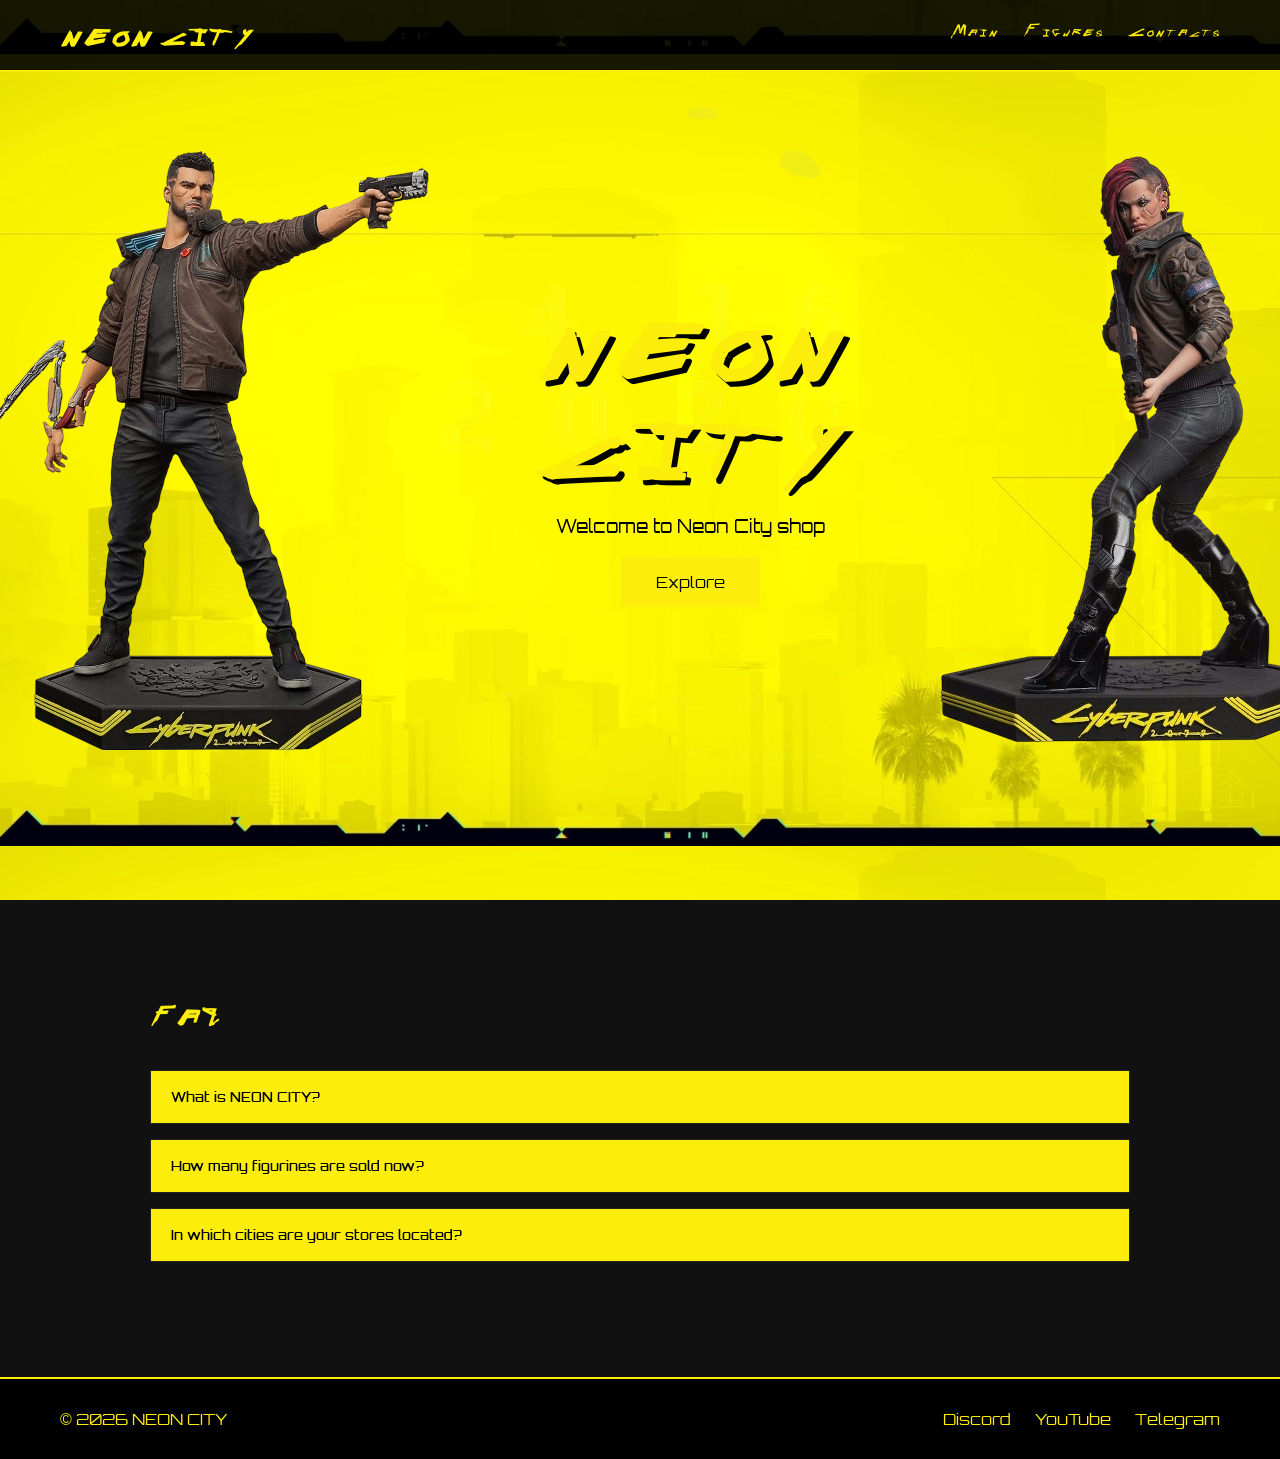
==== index.html @ 35390f6c "NeonCity" ====
<!doctype html>
<html lang="ru">
    <head>
        <meta charset="UTF-8" />
        <meta name="viewport" content="width=device-width, initial-scale=1.0" />
        <title>NEON CITY</title>
        <link rel="stylesheet" href="css/style.css" />
    </head>
    <body>
        <header>
            <h2>NEON CITY</h2>

            <nav>
                <a href="index.html">Main</a>
                <a href="figures.html">Figures</a>
                <a href="contact.html">Contacts</a>
            </nav>
        </header>

        <section class="hero">
            <div class="statue-container">
                <img src="img/v_statue_male.png" class="statue_img" alt="" />
            </div>

            <div class="hero-text">
                <h1 id="title" class="title">NEON CITY</h1>
                <p style="color: black">Welcome to Neon City shop</p>
                <a class="btn" href="figures.html">Explore</a>
            </div>

            <div class="statue-container">
                <img src="img/v_statue_female.png" class="statue_img" alt="" />
            </div>
        </section>

        <section class="faq">
            <h2>FAQ</h2>

            <div class="accordion-item">
                <button class="accordion-btn">What is NEON CITY?</button>
                <div class="accordion-content">
                    <p>
                        This is a store with figurines from the legendary game
                        that we all love and respect so much.
                    </p>
                </div>
            </div>

            <div class="accordion-item">
                <button class="accordion-btn">
                    How many figurines are sold now?
                </button>
                <div class="accordion-content">
                    <p>
                        Not much, actually. That's because I couldn't find many
                        cool assets. So, a couple of figurines will do :)
                    </p>
                </div>
            </div>

            <div class="accordion-item">
                <button class="accordion-btn">
                    In which cities are your stores located?
                </button>
                <div class="accordion-content">
                    <p>
                        Our stores are located in St. Petersburg and Moscow. We
                        also offer delivery to your city anywhere in the world!
                    </p>
                </div>
            </div>
        </section>

        <footer>
            <p>© 2026 NEON CITY</p>
            <div class="footer-links">
                <a href="#">Discord</a>
                <a href="#">YouTube</a>
                <a href="#">Telegram</a>
            </div>
        </footer>

        <script src="js/main.js"></script>
    </body>
</html>
---- css/style.css ----
@font-face {
    font-family: "Cyberpunk";
    src: url("../fonts/Cyberpunk_RUS.ttf") format("truetype");
}

@font-face {
    font-family: "Orbitron";
    src: url("../fonts/Orbitron.ttf") format("truetype");
}

* {
    margin: 0;
    padding: 0;
    box-sizing: border-box;
}

body {
    background: #000;
    color: #fff;
    overflow-x: hidden;
    font-family: "Orbitron", Arial, sans-serif;
    min-height: 100vh;
    display: flex;
    flex-direction: column;
}

button {
    font-family: "Orbitron", Arial, sans-serif;
}

header,
h1,
h2,
.title {
    font-family: "Cyberpunk", sans-serif;
}

header {
    position: fixed;
    width: 100%;
    display: flex;
    justify-content: space-between;
    padding: 20px 60px;
    background: rgba(0, 0, 0, 0.9);
    border-bottom: 2px solid #fcee0a;
    z-index: 100;
}

header h2 {
    color: #fcee0a;
}

nav a {
    color: #fcee0a;
    text-decoration: none;
    margin-left: 20px;
}

.hero {
    min-height: 100vh;
    display: flex;
    justify-content: center;
    align-items: center;
    gap: 40px;
    background-image: url("../img/cyberpunk_bg.jpg");
    background-size: 110%;
    background-position: center;
    overflow: hidden;
}

.statue-container {
    width: 500px;
    display: flex;
    justify-content: center;
}

.statue_img {
    max-height: 650px;
    transition: transform 0.1s linear;
}

.hero-text {
    min-width: 400px;
    text-align: center;
}

.title {
    font-size: 80px;
    color: #fcee0a;
    text-shadow: 5px 5px 0 #000;
}

.hero-text p {
    color: #fff;
    margin: 20px 0;
    font-size: 18px;
}

.btn {
    display: inline-block;
    padding: 15px 35px;
    background: #fcee0a;
    color: #000;
    text-decoration: none;
}

.faq {
    background: #111;
    padding: 100px 150px;
}

.faq h2 {
    color: #fcee0a;
    margin-bottom: 40px;
}

.accordion-item {
    margin-bottom: 15px;
    border: 1px solid #222;
}

.accordion-btn {
    width: 100%;
    padding: 18px 20px;
    background: #fcee0a;
    border: none;
    text-align: left;
    cursor: pointer;
    font-weight: 600;
}

.accordion-content {
    max-height: 0;
    overflow: hidden;
    background: #1a1a1a;
    transition: max-height 0.4s ease;
    color: #ddd;
}

.accordion-content p {
    padding: 20px;
    line-height: 1.6;
}

footer {
    display: flex;
    justify-content: space-between;
    padding: 30px 60px;
    background: #000;
    border-top: 2px solid #fcee0a;
    margin-top: auto;
}

footer p {
    color: #fcee0a;
}

.footer-links a {
    color: #fcee0a;
    margin-left: 20px;
    text-decoration: none;
}

.figures-page {
    overflow: hidden;
    height: 100vh;
}

.figures-wrapper {
    height: auto;
    display: flex;
    flex-direction: column;
    justify-content: center;
    align-items: center;
    flex: 1;
}

.carousel {
    position: relative;
    width: 900px;
    height: 600px;
}

.carousel-controls {
    margin-top: 25px;
    display: flex;
    gap: 20px;
}

.carousel-controls button {
    width: 55px;
    height: 55px;
    background: #fcee0a;
    border: none;
    cursor: pointer;
    font-size: 22px;
    font-weight: bold;
    color: #000;
    transition: 0.2s;
}

.carousel-controls button:hover {
    transform: scale(1.1);
}

.figure-card {
    position: absolute;
    top: 50%;
    left: 50%;
    width: 420px;
    display: flex;
    flex-direction: column;
    align-items: center;
    text-align: center;
    transform: translate(-50%, -50%) scale(0.6);
    opacity: 0.3;
    transition: 0.5s ease;
    filter: blur(1px);
}

.figure-card img {
    max-width: 100%;
    max-height: 320px;
    object-fit: contain;
    margin-bottom: 15px;
}

.figure-card.active {
    transform: translate(-50%, -50%) scale(1);
    opacity: 1;
    z-index: 3;
    filter: none;
}

.figure-card.left {
    transform: translate(-140%, -50%) scale(0.7);
    opacity: 0.4;
    z-index: 2;
}

.figure-card.right {
    transform: translate(40%, -50%) scale(0.7);
    opacity: 0.4;
    z-index: 2;
}

.figure-card.hidden {
    opacity: 0;
    transform: translate(-50%, -50%) scale(0.4);
    z-index: 1;
}

.order-btn {
    padding: 14px 40px;
    background: #fcee0a;
    color: #000;
    border: none;
    cursor: pointer;
    font-size: 18px;
    font-weight: bold;
    letter-spacing: 2px;
    transition: 0.2s;
}

.order-btn:hover {
    transform: scale(1.05);
}

.contact-page {
    overflow: hidden;
    height: 100vh;
}

.contact-wrapper {
    flex: 1;
    height: auto;
    display: flex;
    justify-content: center;
    align-items: center;
}

.terminal {
    width: 500px;

    padding: 40px;

    background: rgba(0, 0, 0, 0.7);
    border: 2px solid #fcee0a;

    box-shadow: 0 0 30px rgba(252, 238, 10, 0.2);

    text-align: center;
}

.terminal h1 {
    font-size: 26px;
    color: #fcee0a;
    margin-bottom: 10px;
}

.terminal-sub {
    margin-bottom: 25px;
    color: #aaa;
    font-size: 14px;
}

.terminal input,
.terminal textarea {
    width: 100%;

    margin: 10px 0;
    padding: 12px;

    background: #111;
    border: 1px solid #333;

    color: #fff;

    outline: none;
}

.terminal textarea {
    height: 120px;
    resize: none;
}

.terminal input:focus,
.terminal textarea:focus {
    border-color: #fcee0a;
}

.terminal .btn {
    width: 100%;
    margin-top: 10px;
    padding: 14px 40px;
    background: #fcee0a;
    color: #000;
    cursor: pointer;
    font-weight: bold;
}

.message {
    margin-top: 15px;
    color: #fcee0a;
}
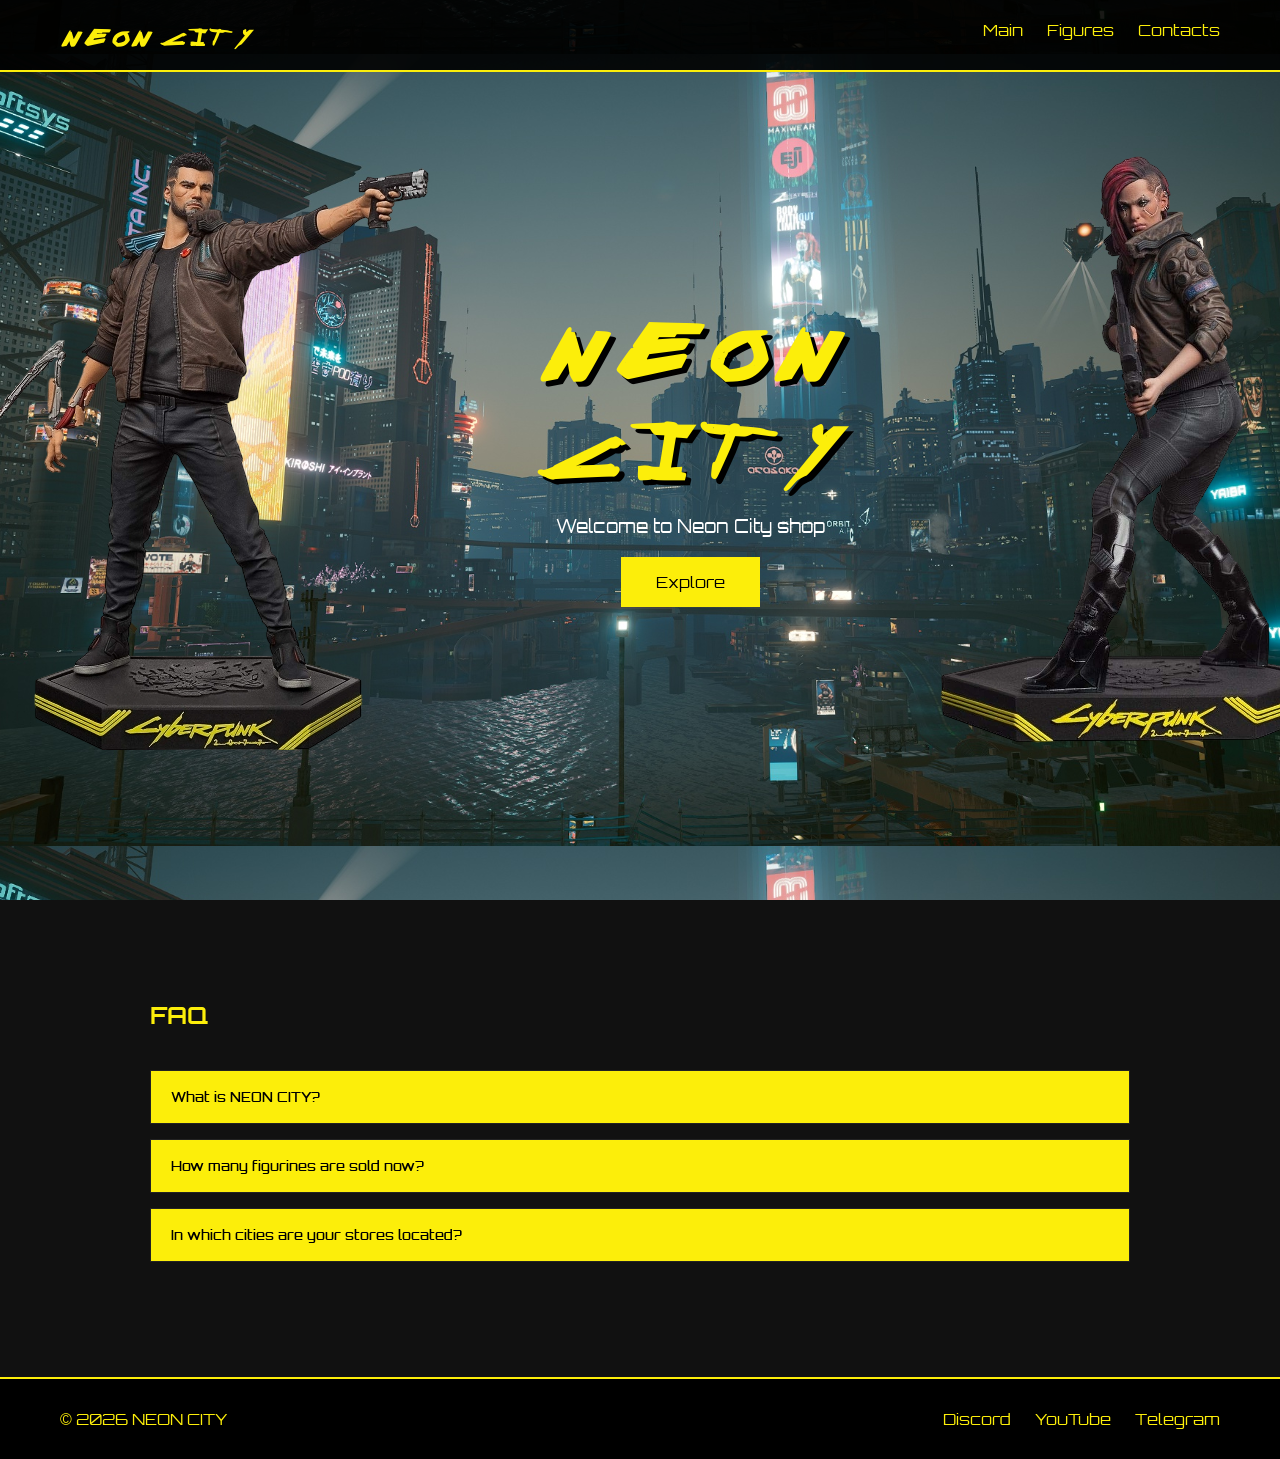
==== commit b342421c: "Fixed fonts and changed bg" ====
--- a/index.html
+++ b/index.html
@@ -8,7 +8,7 @@
     </head>
     <body>
         <header>
-            <h2>NEON CITY</h2>
+            <a href="index.html"><h2>NEON CITY</h2></a>
 
             <nav>
                 <a href="index.html">Main</a>
@@ -24,7 +24,7 @@
 
             <div class="hero-text">
                 <h1 id="title" class="title">NEON CITY</h1>
-                <p style="color: black">Welcome to Neon City shop</p>
+                <p style="color: white">Welcome to Neon City shop</p>
                 <a class="btn" href="figures.html">Explore</a>
             </div>
 
--- a/css/style.css
+++ b/css/style.css
@@ -24,15 +24,19 @@
     flex-direction: column;
 }
 
-button {
+button,
+nav {
     font-family: "Orbitron", Arial, sans-serif;
 }
 
 header,
 h1,
-h2,
 .title {
     font-family: "Cyberpunk", sans-serif;
+}
+
+a {
+    text-decoration: none;
 }
 
 header {
@@ -62,7 +66,7 @@
     justify-content: center;
     align-items: center;
     gap: 40px;
-    background-image: url("../img/cyberpunk_bg.jpg");
+    background-image: url("../img/cyberpunk-2077-nightcity-cdpr.jpg");
     background-size: 110%;
     background-position: center;
     overflow: hidden;
